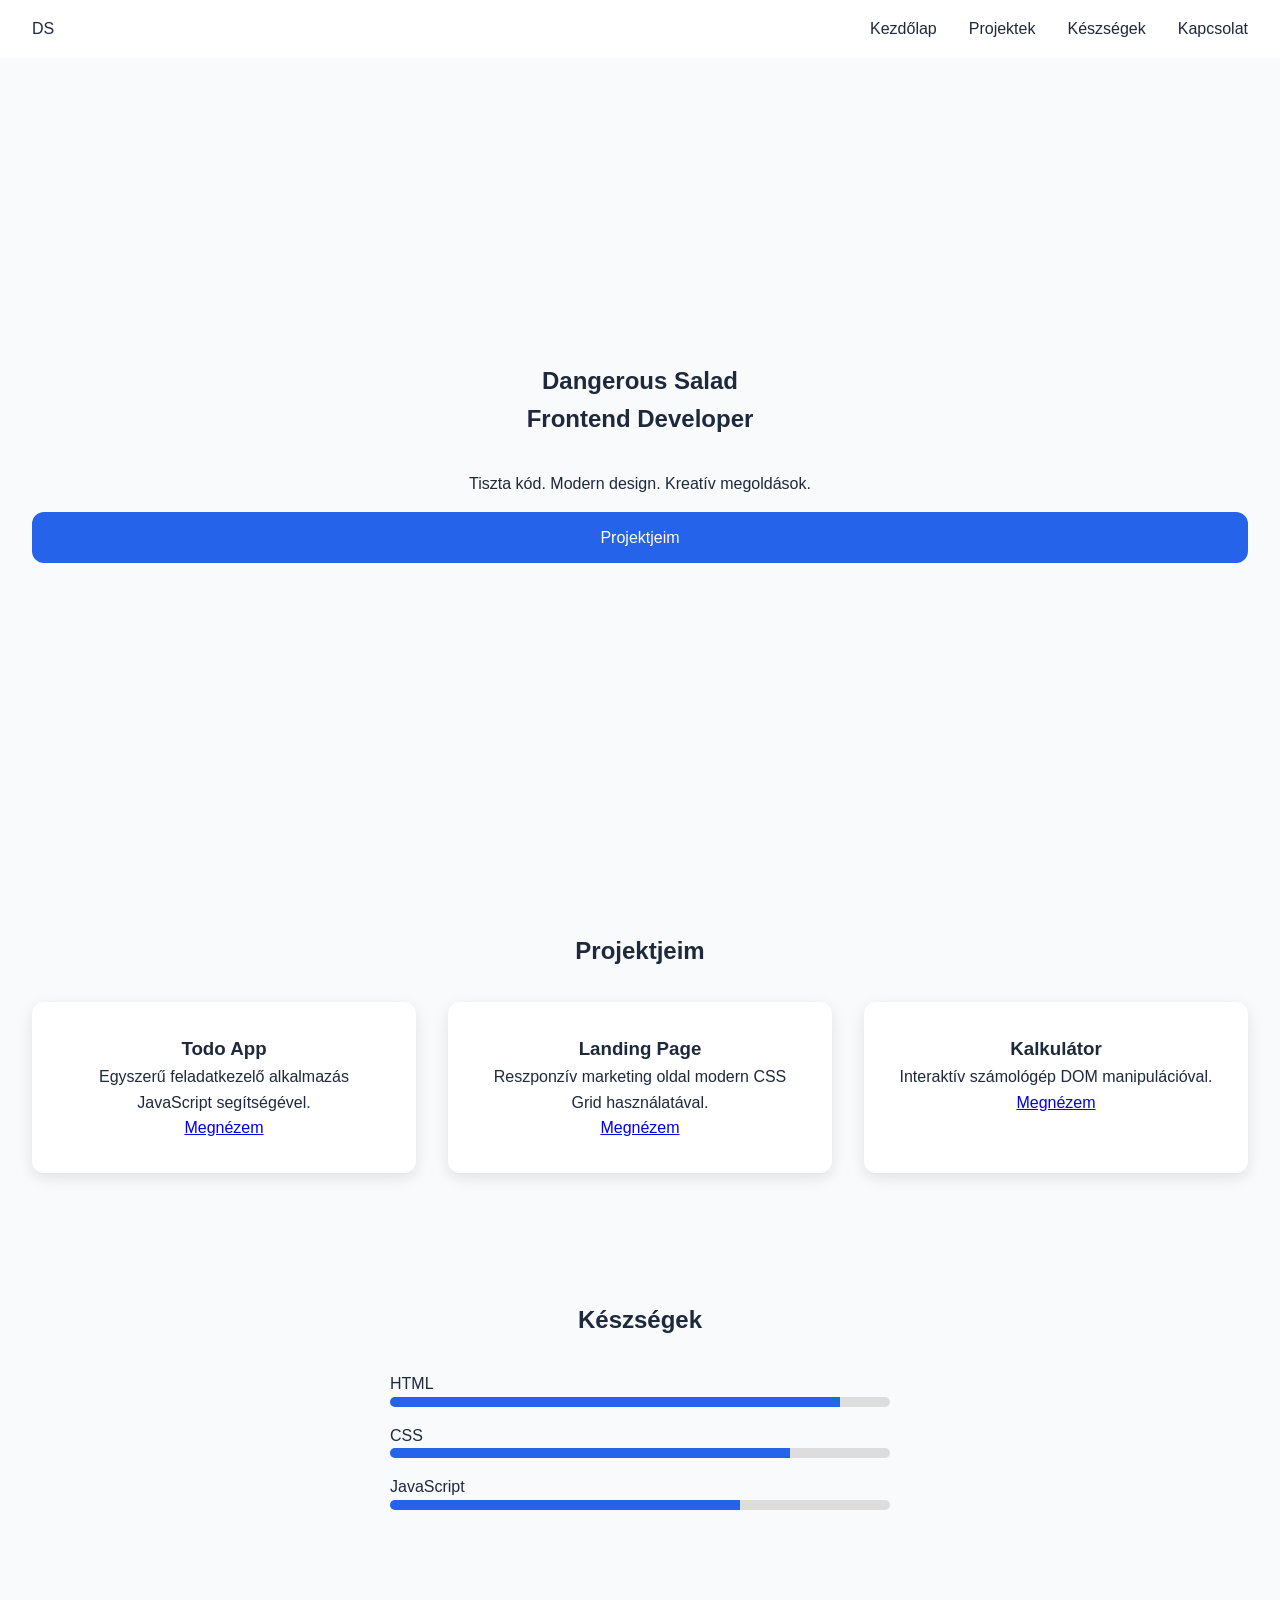
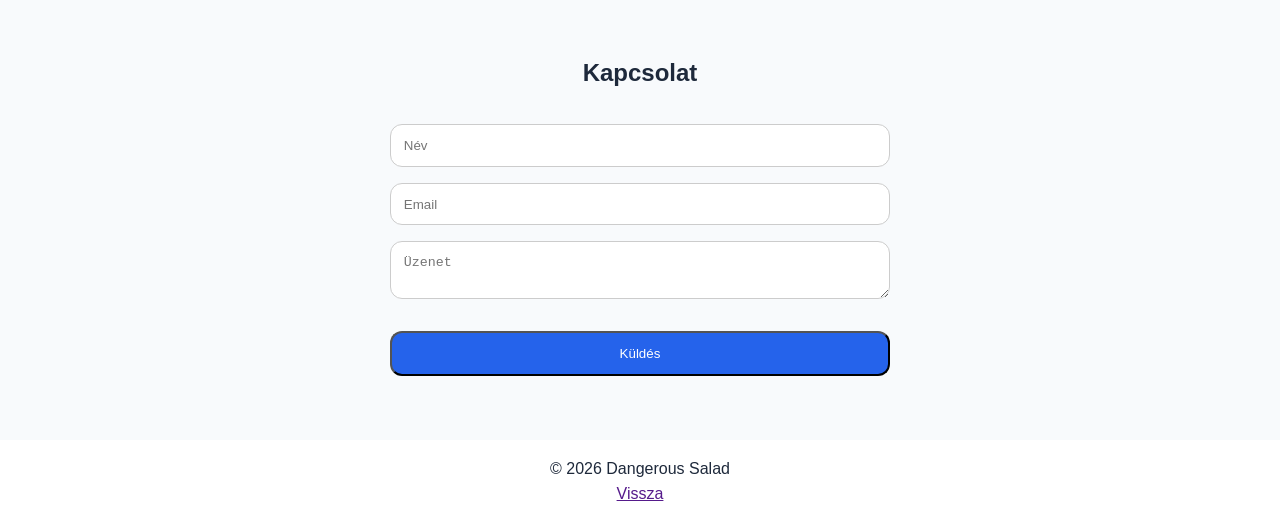
==== eredeti kod.html @ 0198189a "ok megvagyok, meg jo hogy 5 20 van" ====
<!DOCTYPE html>
<html lang="hu">
<head>
  <meta charset="UTF-8">
  <meta name="viewport" content="width=device-width, initial-scale=1.0">
  <title>Portfolio | Dangerous Salad</title>
  <link rel="stylesheet" href="style2.css">
</head>
<body>

  <!-- ===== NAVIGATION ===== -->
  <header>
    <nav class="navbar">
      <div class="logo">DS</div>

      <ul class="nav-links">
        <li><a href="#hero">Kezdőlap</a></li>
        <li><a href="#projects">Projektek</a></li>
        <li><a href="#skills">Készségek</a></li>
        <li><a href="#contact">Kapcsolat</a></li>
      </ul>

      <div class="hamburger">☰</div>
    </nav>
  </header>

  <!-- ===== HERO ===== -->
  <section id="hero">
    <h1>Dangerous Salad</h1>
    <h2>Frontend Developer</h2>
    <p>Tiszta kód. Modern design. Kreatív megoldások.</p>
    <a href="#projects" class="btn">Projektjeim</a>
  </section>

  <!-- ===== PROJECTS ===== -->
  <section id="projects">
    <h2>Projektjeim</h2>

    <div class="project-container">

      <div class="card">
        <h3>Todo App</h3>
        <p>Egyszerű feladatkezelő alkalmazás JavaScript segítségével.</p>
        <a href="#">Megnézem</a>
      </div>

      <div class="card">
        <h3>Landing Page</h3>
        <p>Reszponzív marketing oldal modern CSS Grid használatával.</p>
        <a href="#">Megnézem</a>
      </div>

      <div class="card">
        <h3>Kalkulátor</h3>
        <p>Interaktív számológép DOM manipulációval.</p>
        <a href="#">Megnézem</a>
      </div>

    </div>
  </section>

  <!-- ===== SKILLS ===== -->
  <section id="skills">
    <h2>Készségek</h2>

    <div class="skill">
      <p>HTML</p>
      <div class="bar"><div class="progress" style="width:90%"></div></div>
    </div>

    <div class="skill">
      <p>CSS</p>
      <div class="bar"><div class="progress" style="width:80%"></div></div>
    </div>

    <div class="skill">
      <p>JavaScript</p>
      <div class="bar"><div class="progress" style="width:70%"></div></div>
    </div>

  </section>

  <!-- ===== CONTACT ===== -->
  <section id="contact">
    <h2>Kapcsolat</h2>

    <form id="contact-form">
      <input type="text" placeholder="Név" required>
      <input type="email" placeholder="Email" required>
      <textarea placeholder="Üzenet" required></textarea>
      <button type="submit" class="btn">Küldés</button>
    </form>

    <p id="success-message"></p>
  </section>

  <footer>
    <p>© 2026 Dangerous Salad</p>
    <p><a href="">Vissza</a></p>
  </footer>

  <script src="script2.js"></script>
</body>
</html>
---- style2.css ----
/* ===== ROOT VARIABLES ===== */
:root {
  --primary: #2563eb;
  --dark: #1e293b;
  --light: #f8fafc;
  --accent: #f59e0b;
  --radius: 12px;
}

/* ===== GLOBAL ===== */
* {
  margin: 0;
  padding: 0;
  box-sizing: border-box;
}

body {
  font-family: Arial, sans-serif;
  background: var(--light);
  color: var(--dark);
  line-height: 1.6;
}

section {
  padding: 4rem 2rem;
  text-align: center;
}

h2 {
  margin-bottom: 2rem;
}

/* ===== NAVBAR ===== */
.navbar {
  display: flex;
  justify-content: space-between;
  align-items: center;
  padding: 1rem 2rem;
  background: white;
  position: sticky;
  top: 0;
}

.nav-links {
  list-style: none;
  display: flex;
  gap: 2rem;
}

.nav-links a {
  text-decoration: none;
  color: var(--dark);
}

.hamburger {
  display: none;
  font-size: 1.5rem;
  cursor: pointer;
}

/* ===== HERO ===== */
#hero {
  min-height: 90vh;
  display: flex;
  flex-direction: column;
  justify-content: center;
}

.btn {
  display: inline-block;
  background: var(--primary);
  color: white;
  padding: 0.8rem 1.5rem;
  border-radius: var(--radius);
  text-decoration: none;
  margin-top: 1rem;
}

/* ===== PROJECTS ===== */
.project-container {
  display: grid;
  gap: 2rem;
}

.card {
  background: white;
  padding: 2rem;
  border-radius: var(--radius);
  box-shadow: 0 5px 15px rgba(0,0,0,0.1);

  opacity: 0;
  transform: translateY(40px);
  transition: all 0.6s ease;
}

.card.show {
  opacity: 1;
  transform: translateY(0);
}

/* Responsive Grid */
@media (min-width: 768px) {
  .project-container {
    grid-template-columns: repeat(2, 1fr);
  }
}

@media (min-width: 1024px) {
  .project-container {
    grid-template-columns: repeat(3, 1fr);
  }
}

/* ===== SKILLS ===== */
.skill {
  max-width: 500px;
  margin: 1rem auto;
  text-align: left;
}

.bar {
  background: #ddd;
  border-radius: 20px;
  overflow: hidden;
}

.progress {
  height: 10px;
  background: var(--primary);
}

/* ===== CONTACT ===== */
form {
  max-width: 500px;
  margin: auto;
  display: flex;
  flex-direction: column;
  gap: 1rem;
}

input, textarea {
  padding: 0.8rem;
  border-radius: var(--radius);
  border: 1px solid #ccc;
}

footer {
  background: white;
  padding: 1rem;
  text-align: center;
}

/* ===== MOBILE MENU ===== */
@media (max-width: 768px) {
  .nav-links {
    display: none;
    flex-direction: column;
    position: absolute;
    top: 60px;
    right: 20px;
    background: white;
    padding: 1rem;
    border-radius: var(--radius);
  }

  .nav-links.active {
    display: flex;
  }

  .hamburger {
    display: block;
  }
}
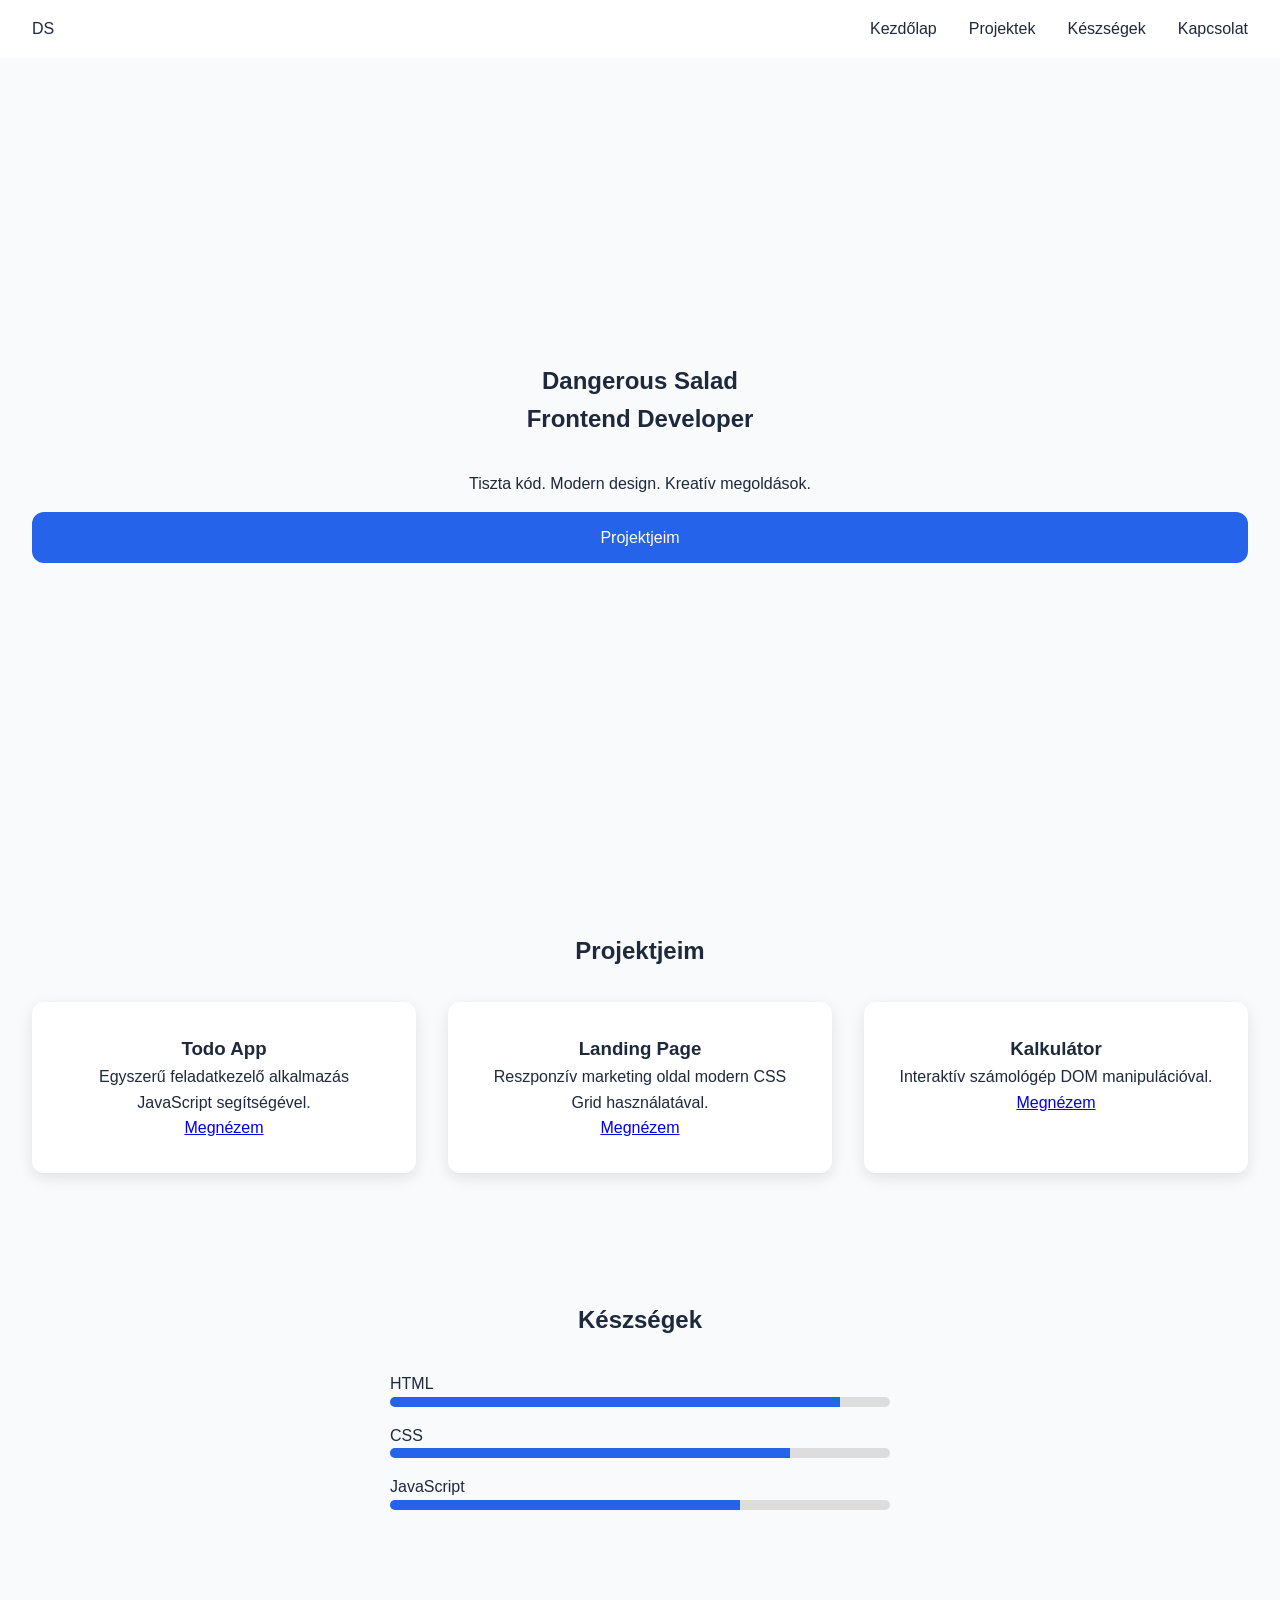
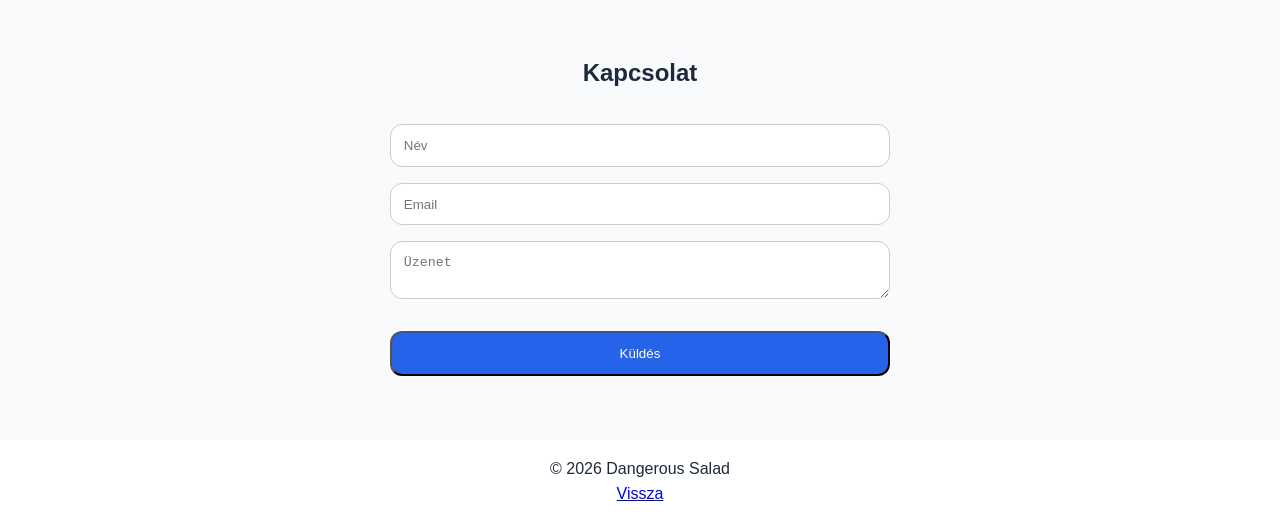
==== commit f8594e93: "you stupid what's 9 + 10" ====
--- a/eredeti kod.html
+++ b/eredeti kod.html
@@ -96,7 +96,7 @@
 
   <footer>
     <p>© 2026 Dangerous Salad</p>
-    <p><a href="">Vissza</a></p>
+    <p><a href="index.html">Vissza</a></p>
   </footer>
 
   <script src="script2.js"></script>
